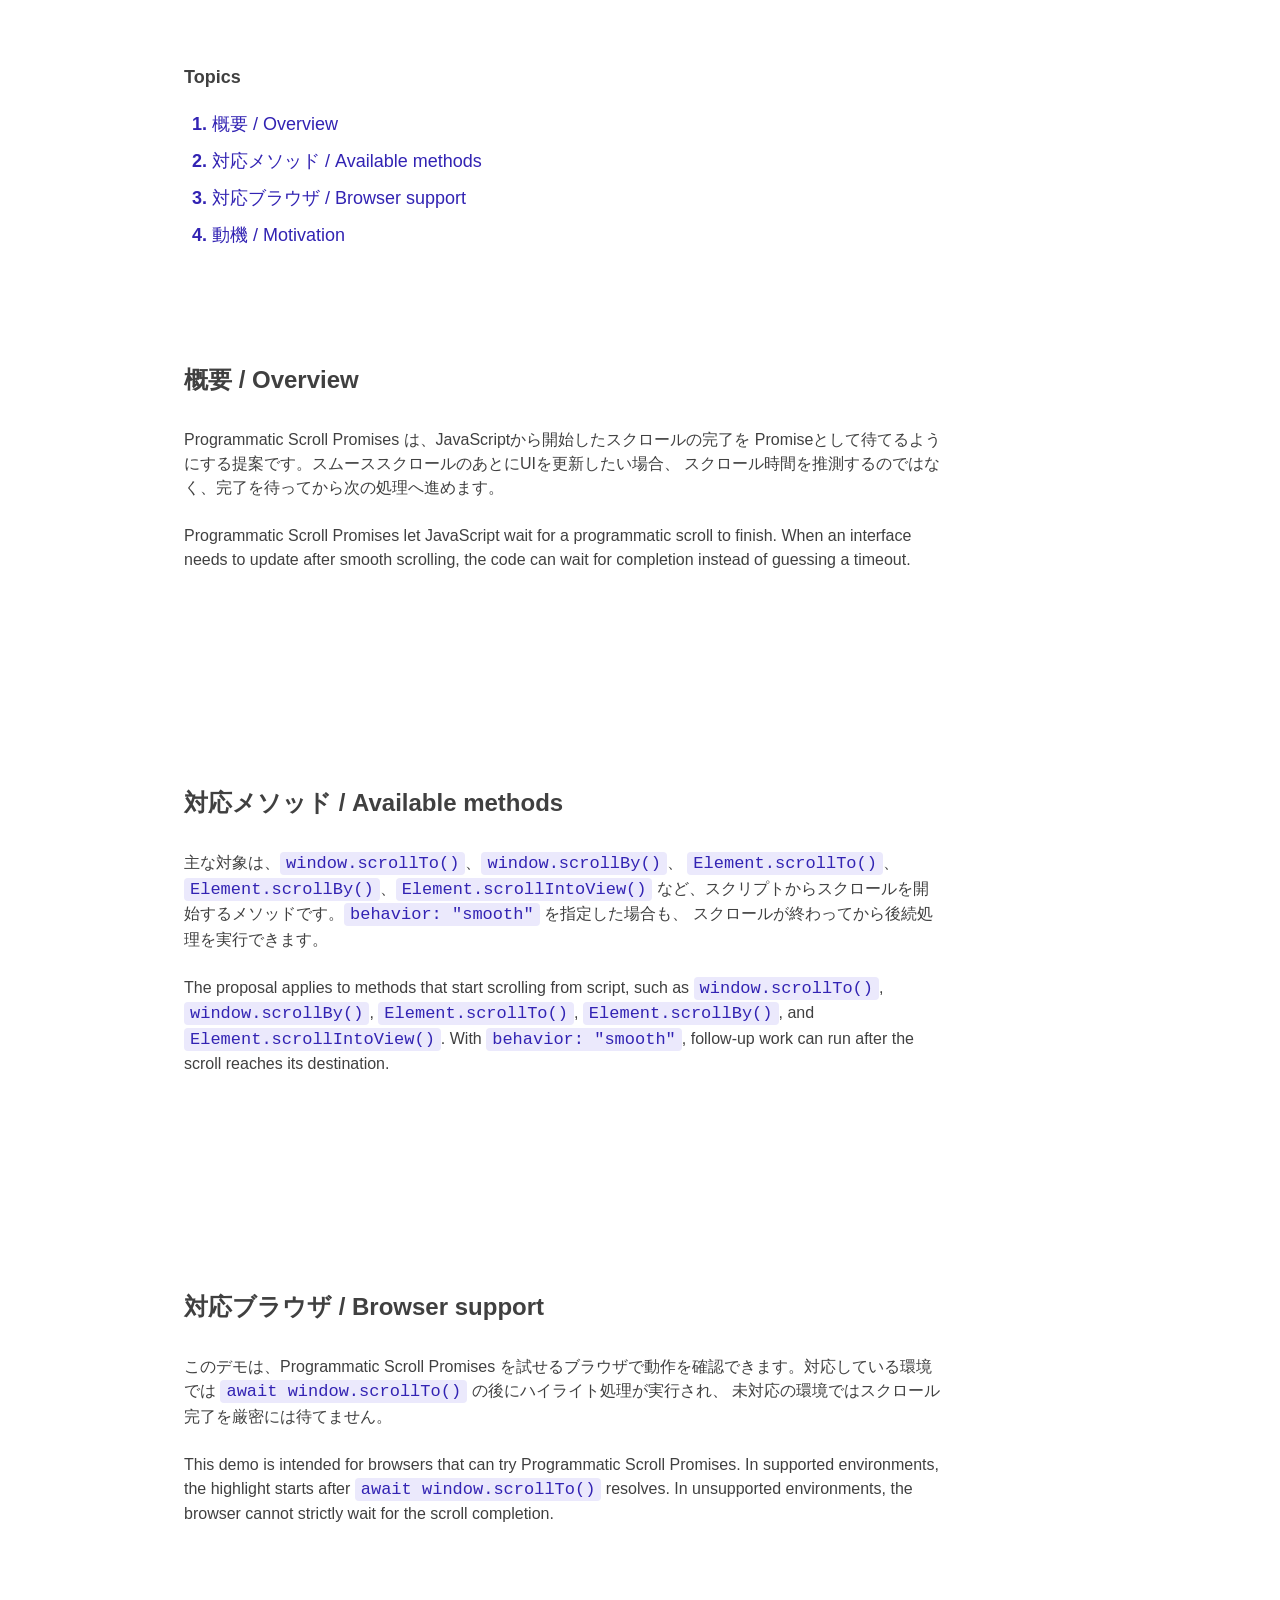
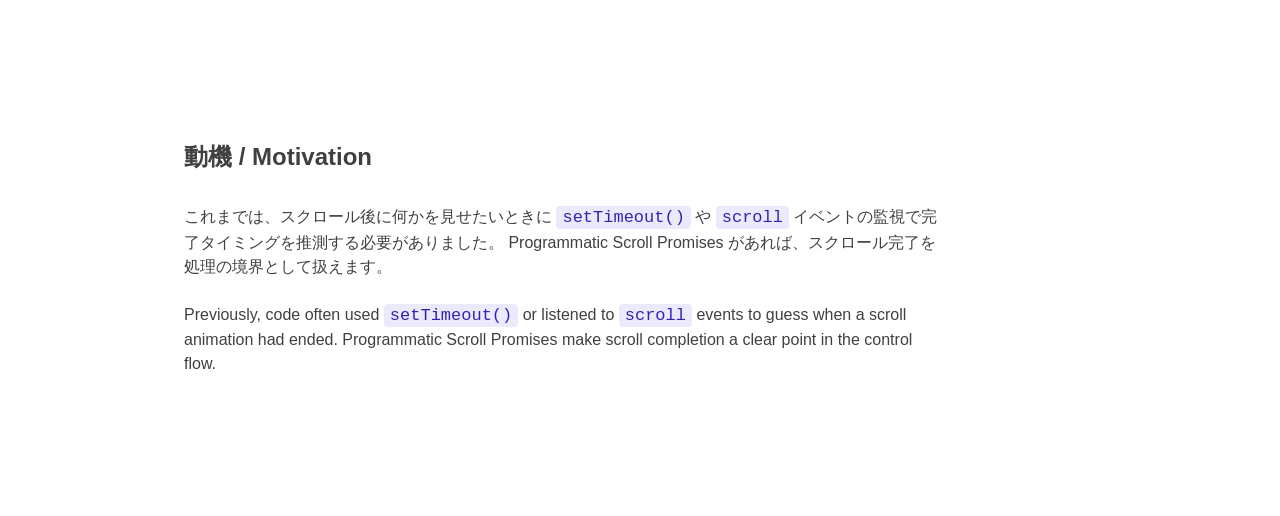
==== docs/02_highlight/index.html @ c1753a1c "デモ02の作成" ====
<!DOCTYPE html>
<html lang="ja">
  <head>
    <meta charset="UTF-8">
    <meta name="viewport" content="width=device-width, initial-scale=1.0">
    <title>Programmatic Scroll Promises - 02 Highlight</title>
    <link rel="stylesheet" href="../base.css">
    <link rel="stylesheet" href="./style.css">
  </head>
  <body>
    <main class="content">
      <nav class="toc" aria-label="Topics">
        <p class="toc-title">Topics</p>
        <ol class="topic-list">
          <li><a href="#overview" class="topic-link"> 概要 / Overview </a></li>
          <li>
            <a href="#methods" class="topic-link">
              対応メソッド / Available methods
            </a>
          </li>
          <li>
            <a href="#browsers" class="topic-link">
              対応ブラウザ / Browser support
            </a>
          </li>
          <li>
            <a href="#motivation" class="topic-link"> 動機 / Motivation </a>
          </li>
        </ol>
      </nav>

      <article class="article">
        <section id="overview" class="article-section">
          <h2 class="section-title">概要 / Overview</h2>
          <div class="section-body">
            <p>
              Programmatic Scroll Promises
              は、JavaScriptから開始したスクロールの完了を
              Promiseとして待てるようにする提案です。スムーススクロールのあとにUIを更新したい場合、
              スクロール時間を推測するのではなく、完了を待ってから次の処理へ進めます。
            </p>
            <p>
              Programmatic Scroll Promises let JavaScript wait for a
              programmatic scroll to finish. When an interface needs to update
              after smooth scrolling, the code can wait for completion instead
              of guessing a timeout.
            </p>
          </div>
        </section>

        <section id="methods" class="article-section">
          <h2 class="section-title">対応メソッド / Available methods</h2>
          <div class="section-body">
            <p>
              主な対象は、<code>window.scrollTo()</code>、<code
                >window.scrollBy()</code
              >、
              <code>Element.scrollTo()</code>、<code
                >Element.scrollBy()</code
              >、<code>Element.scrollIntoView()</code>
              など、スクリプトからスクロールを開始するメソッドです。<code
                >behavior: "smooth"</code
              >
              を指定した場合も、
              スクロールが終わってから後続処理を実行できます。
            </p>
            <p>
              The proposal applies to methods that start scrolling from script,
              such as <code>window.scrollTo()</code>,
              <code>window.scrollBy()</code>, <code>Element.scrollTo()</code>,
              <code>Element.scrollBy()</code>, and
              <code>Element.scrollIntoView()</code>. With
              <code>behavior: "smooth"</code>, follow-up work can run after the
              scroll reaches its destination.
            </p>
          </div>
        </section>

        <section id="browsers" class="article-section">
          <h2 class="section-title">対応ブラウザ / Browser support</h2>
          <div class="section-body">
            <p>
              このデモは、Programmatic Scroll Promises
              を試せるブラウザで動作を確認できます。対応している環境では
              <code>await window.scrollTo()</code>
              の後にハイライト処理が実行され、
              未対応の環境ではスクロール完了を厳密には待てません。
            </p>
            <p>
              This demo is intended for browsers that can try Programmatic
              Scroll Promises. In supported environments, the highlight starts
              after <code>await window.scrollTo()</code> resolves. In
              unsupported environments, the browser cannot strictly wait for the
              scroll completion.
            </p>
          </div>
        </section>

        <section id="motivation" class="article-section">
          <h2 class="section-title">動機 / Motivation</h2>
          <div class="section-body">
            <p>
              これまでは、スクロール後に何かを見せたいときに
              <code>setTimeout()</code>
              や <code>scroll</code>
              イベントの監視で完了タイミングを推測する必要がありました。
              Programmatic Scroll Promises
              があれば、スクロール完了を処理の境界として扱えます。
            </p>
            <p>
              Previously, code often used <code>setTimeout()</code> or listened
              to <code>scroll</code> events to guess when a scroll animation had
              ended. Programmatic Scroll Promises make scroll completion a clear
              point in the control flow.
            </p>
          </div>
        </section>
      </article>
    </main>

    <script>
    const topicLinks = document.querySelectorAll(".topic-link");
    const highlightedClass = "is-highlighted";

    const highlightTitle = (section) => {
      const currentTitle = document.querySelector(`.${highlightedClass}`);
      currentTitle?.classList.remove(highlightedClass);

      const title = section.querySelector(".section-title");
      title.classList.remove(highlightedClass);
      // 同じ見出しを連続クリックしたときもアニメーションを再実行する
      window.requestAnimationFrame(() => {
        title.classList.add(highlightedClass);
      });
    };

    topicLinks.forEach((link) => {
      link.addEventListener("click", async (event) => {
        event.preventDefault();

        const section = document.querySelector(link.hash);
        if (!section) {
          return;
        }

        await window.scrollTo({
          top: section.offsetTop,
          behavior: "smooth",
        });

        highlightTitle(section);
      });
    });
    </script>
  </body>
</html>
---- docs/base.css ----
:root {
  --color-primary: #3223b3;
  --color-secondary: #7c71f6;
  --color-primary-light: #ebe9fc;
  --color-text: #404040;
  --color-text-muted: #808080;
  --color-border: #d0d0d0;
  --color-white: #ffffff;
}

*,
*::before,
*::after {
  margin: 0;
  padding: 0;
  box-sizing: border-box;
}

body {
  font-size: 18px;
  line-height: 1.5;
  font-family:
    "Helvetica Neue", Arial, "Hiragino Kaku Gothic ProN", "Hiragino Sans",
    "Noto Sans JP", sans-serif;
  color: var(--color-text);
  display: flex;
  justify-content: center;
  background-color: var(--color-white);
}

button {
  cursor: pointer;
}
---- docs/02_highlight/style.css ----
.content {
  width: min(100%, 960px);
  padding: 40px 24px 80px;
}

.toc {
  padding: 24px 0 56px;
}

.toc-title {
  font-size: 18px;
  font-weight: bold;
}

.topic-list {
  display: grid;
  gap: 10px;
  margin-top: 20px;
  padding-left: 28px;
  font-size: 18px;
}

.topic-list li::marker {
  color: var(--color-primary);
  font-weight: bold;
}

.topic-link {
  color: var(--color-primary);
  text-decoration: none;
  border-bottom: 1px solid transparent;
  transition: border 0.2s;
}

.topic-link:hover {
  border-color: var(--color-primary);
}

.article {
  display: grid;
  gap: 96px;
}

.article-section {
  padding: 60px 0;
}

.section-title {
  position: relative;
  display: inline;
  color: var(--color-text);
  font-size: 24px;
  line-height: 1.25;
  isolation: isolate;
}

.section-title::after {
  position: absolute;
  z-index: -1;
  left: 0;
  bottom: -4px;
  background-color: #ffeb3b;
  content: "";
  transform: scaleX(0);
  transform-origin: left center;
  width: 100%;
  height: 6px;
}

.section-title.is-highlighted::after {
  animation: title-highlight 0.3s ease-out forwards;
}

.section-body {
  display: grid;
  gap: 24px;
  max-width: 760px;
  margin-top: 32px;
  font-size: 16px;
}

.section-body p {
  overflow-wrap: anywhere;
}

code {
  padding: 2px 6px;
  border-radius: 4px;
  background-color: var(--color-primary-light);
  color: var(--color-primary);
  font-family: "SFMono-Regular", Consolas, "Liberation Mono", monospace;
  font-size: 17px;
}

@keyframes title-highlight {
  from {
    transform: scaleX(0);
  }

  to {
    transform: scaleX(1);
  }
}

@media (width <= 480px) {
  .topic-list {
    font-size: 16px;
  }

  .section-title {
    font-size: 18px;
  }

  .section-body {
    font-size: 16px;
  }
}
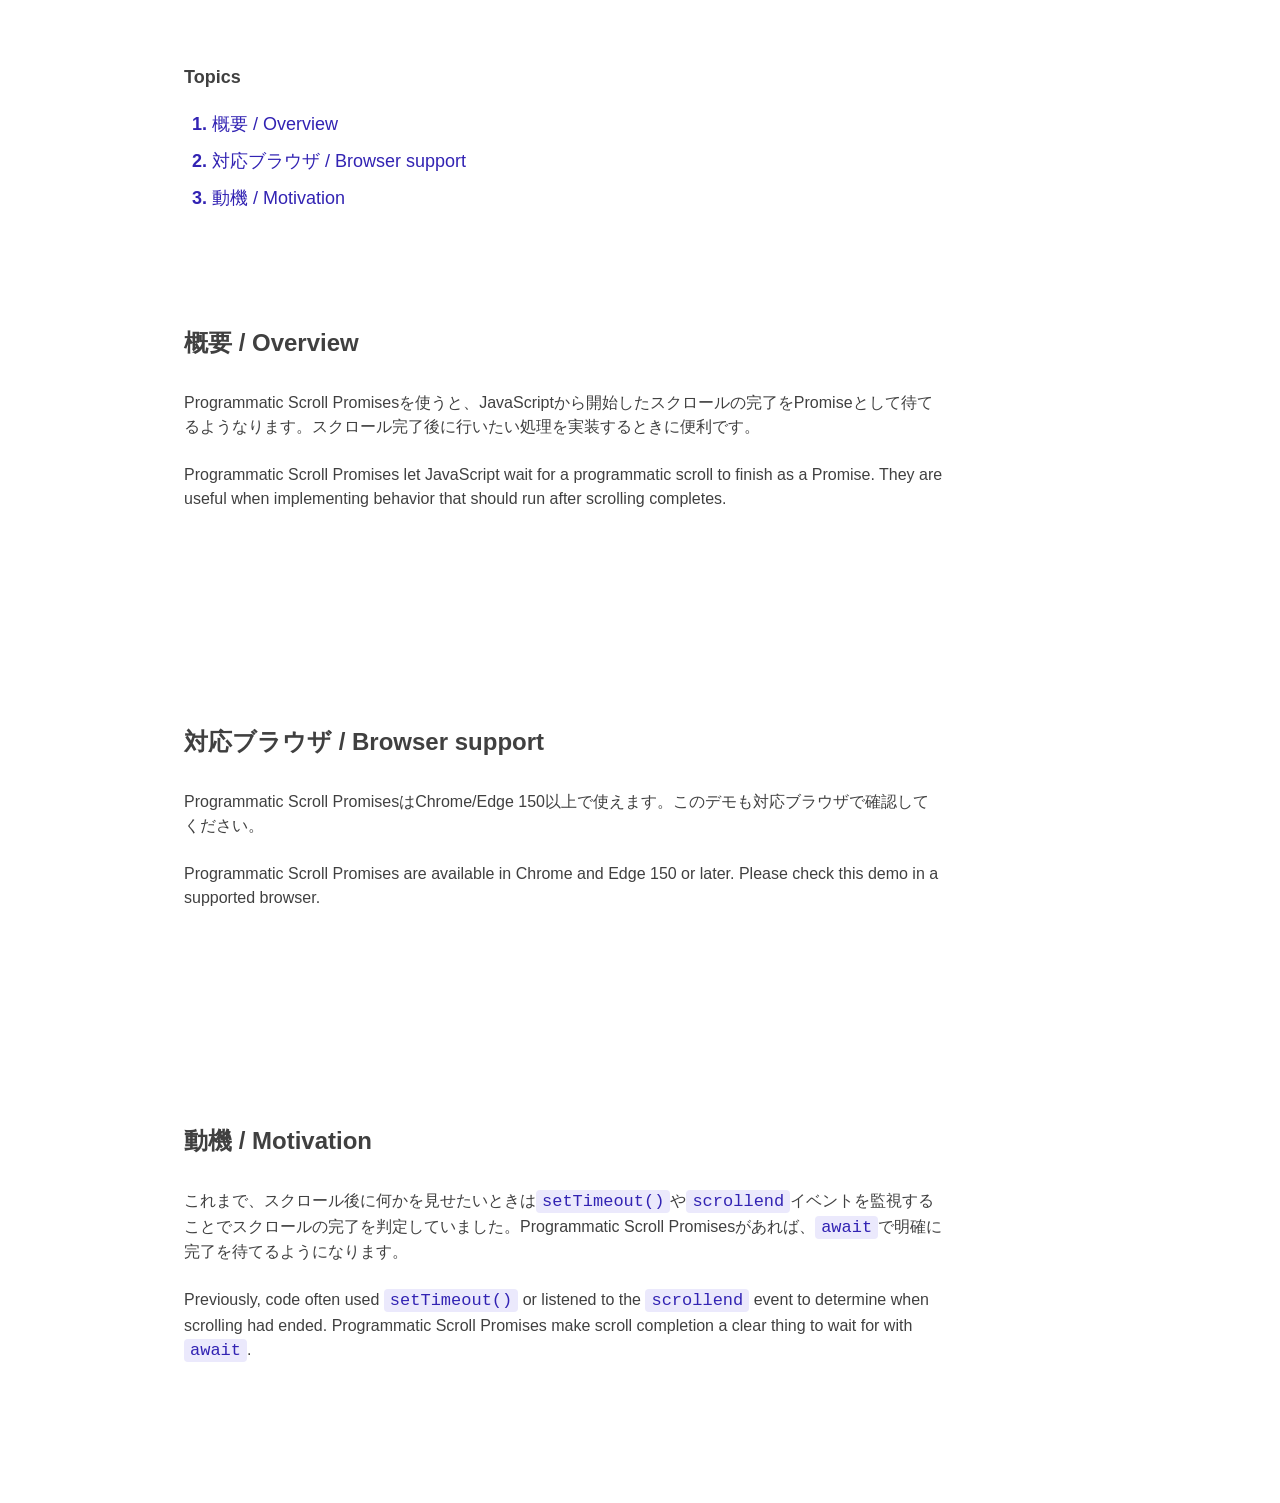
==== commit 6f04f6e8: "02の文章変更" ====
--- a/docs/02_highlight/index.html
+++ b/docs/02_highlight/index.html
@@ -14,11 +14,6 @@
         <ol class="topic-list">
           <li><a href="#overview" class="topic-link"> 概要 / Overview </a></li>
           <li>
-            <a href="#methods" class="topic-link">
-              対応メソッド / Available methods
-            </a>
-          </li>
-          <li>
             <a href="#browsers" class="topic-link">
               対応ブラウザ / Browser support
             </a>
@@ -34,44 +29,13 @@
           <h2 class="section-title">概要 / Overview</h2>
           <div class="section-body">
             <p>
-              Programmatic Scroll Promises
-              は、JavaScriptから開始したスクロールの完了を
-              Promiseとして待てるようにする提案です。スムーススクロールのあとにUIを更新したい場合、
-              スクロール時間を推測するのではなく、完了を待ってから次の処理へ進めます。
+              Programmatic Scroll
+              Promisesを使うと、JavaScriptから開始したスクロールの完了をPromiseとして待てるようなります。スクロール完了後に行いたい処理を実装するときに便利です。
             </p>
             <p>
               Programmatic Scroll Promises let JavaScript wait for a
-              programmatic scroll to finish. When an interface needs to update
-              after smooth scrolling, the code can wait for completion instead
-              of guessing a timeout.
-            </p>
-          </div>
-        </section>
-
-        <section id="methods" class="article-section">
-          <h2 class="section-title">対応メソッド / Available methods</h2>
-          <div class="section-body">
-            <p>
-              主な対象は、<code>window.scrollTo()</code>、<code
-                >window.scrollBy()</code
-              >、
-              <code>Element.scrollTo()</code>、<code
-                >Element.scrollBy()</code
-              >、<code>Element.scrollIntoView()</code>
-              など、スクリプトからスクロールを開始するメソッドです。<code
-                >behavior: "smooth"</code
-              >
-              を指定した場合も、
-              スクロールが終わってから後続処理を実行できます。
-            </p>
-            <p>
-              The proposal applies to methods that start scrolling from script,
-              such as <code>window.scrollTo()</code>,
-              <code>window.scrollBy()</code>, <code>Element.scrollTo()</code>,
-              <code>Element.scrollBy()</code>, and
-              <code>Element.scrollIntoView()</code>. With
-              <code>behavior: "smooth"</code>, follow-up work can run after the
-              scroll reaches its destination.
+              programmatic scroll to finish as a Promise. They are useful when
+              implementing behavior that should run after scrolling completes.
             </p>
           </div>
         </section>
@@ -80,18 +44,12 @@
           <h2 class="section-title">対応ブラウザ / Browser support</h2>
           <div class="section-body">
             <p>
-              このデモは、Programmatic Scroll Promises
-              を試せるブラウザで動作を確認できます。対応している環境では
-              <code>await window.scrollTo()</code>
-              の後にハイライト処理が実行され、
-              未対応の環境ではスクロール完了を厳密には待てません。
+              Programmatic Scroll PromisesはChrome/Edge
+              150以上で使えます。このデモも対応ブラウザで確認してください。
             </p>
             <p>
-              This demo is intended for browsers that can try Programmatic
-              Scroll Promises. In supported environments, the highlight starts
-              after <code>await window.scrollTo()</code> resolves. In
-              unsupported environments, the browser cannot strictly wait for the
-              scroll completion.
+              Programmatic Scroll Promises are available in Chrome and Edge 150
+              or later. Please check this demo in a supported browser.
             </p>
           </div>
         </section>
@@ -100,18 +58,20 @@
           <h2 class="section-title">動機 / Motivation</h2>
           <div class="section-body">
             <p>
-              これまでは、スクロール後に何かを見せたいときに
-              <code>setTimeout()</code>
-              や <code>scroll</code>
-              イベントの監視で完了タイミングを推測する必要がありました。
-              Programmatic Scroll Promises
-              があれば、スクロール完了を処理の境界として扱えます。
+              これまで、スクロール後に何かを見せたいときは<code
+                >setTimeout()</code
+              >や<code
+                >scrollend</code
+              >イベントを監視することでスクロールの完了を判定していました。Programmatic
+              Scroll Promisesがあれば、<code
+                >await</code
+              >で明確に完了を待てるようになります。
             </p>
             <p>
               Previously, code often used <code>setTimeout()</code> or listened
-              to <code>scroll</code> events to guess when a scroll animation had
-              ended. Programmatic Scroll Promises make scroll completion a clear
-              point in the control flow.
+              to the <code>scrollend</code> event to determine when scrolling
+              had ended. Programmatic Scroll Promises make scroll completion a
+              clear thing to wait for with <code>await</code>.
             </p>
           </div>
         </section>
@@ -128,10 +88,7 @@
 
       const title = section.querySelector(".section-title");
       title.classList.remove(highlightedClass);
-      // 同じ見出しを連続クリックしたときもアニメーションを再実行する
-      window.requestAnimationFrame(() => {
-        title.classList.add(highlightedClass);
-      });
+      title.classList.add(highlightedClass);
     };
 
     topicLinks.forEach((link) => {
--- a/docs/base.css
+++ b/docs/base.css
@@ -6,6 +6,14 @@
   --color-text-muted: #808080;
   --color-border: #d0d0d0;
   --color-white: #ffffff;
+  --color-secondary-hover: color-mix(
+    var(--color-secondary) 30%,
+    var(--color-white) 70%
+  );
+  --color-primary-hover: color-mix(
+    var(--color-primary) 80%,
+    var(--color-white) 20%
+  );
 }
 
 *,
